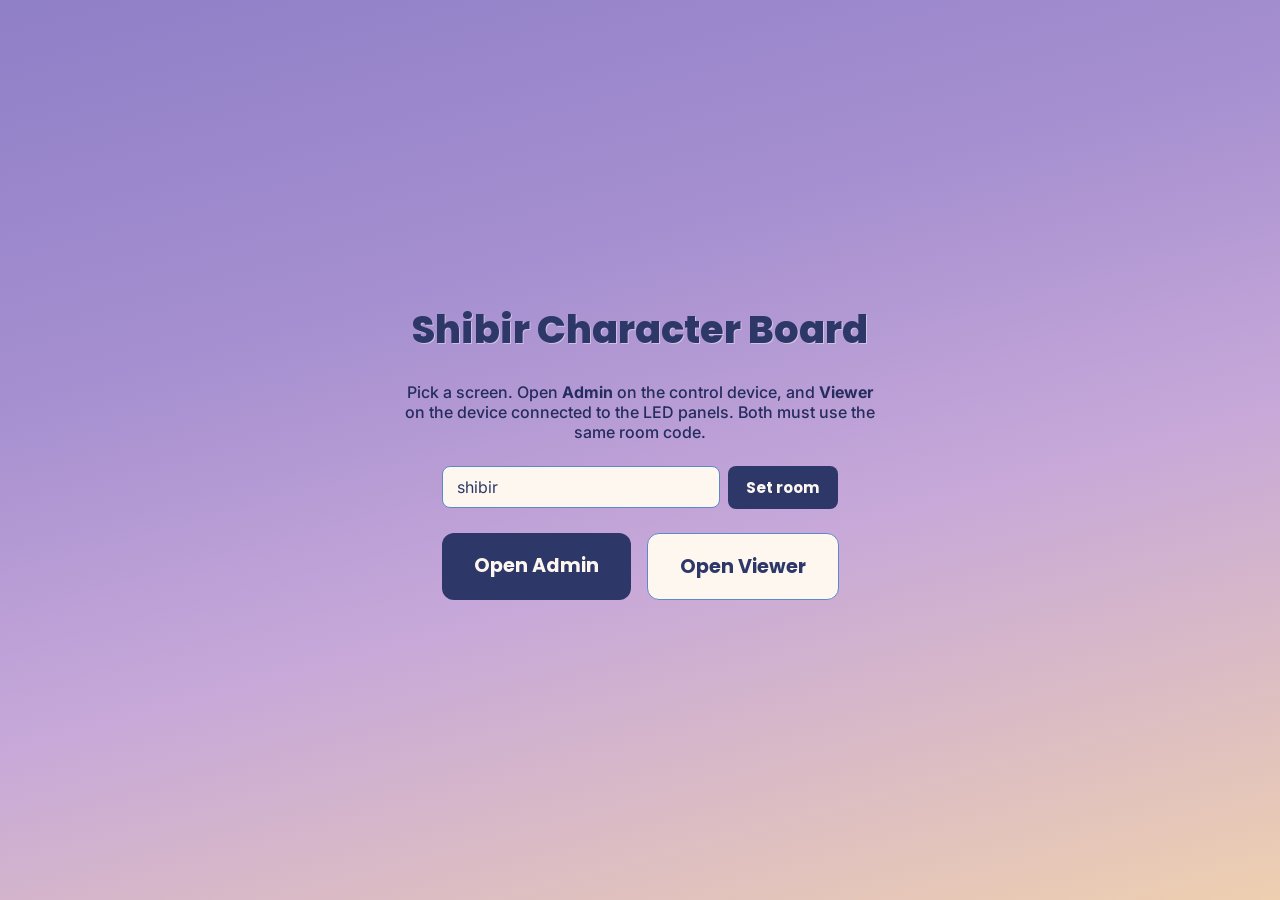
==== index.html @ 2f7f311f "Initial commit: Shibir character reveal board Jeopardy-style admin/viewer dashboard for the Shibir c" ====
<!doctype html>
<html lang="en">
<head>
  <meta charset="UTF-8" />
  <meta name="viewport" content="width=device-width, initial-scale=1.0" />
  <title>Shibir Character Board</title>
  <link rel="preconnect" href="https://fonts.googleapis.com">
  <link href="https://fonts.googleapis.com/css2?family=Poppins:wght@600;700;800&family=Inter:wght@400;500;600&family=Pacifico&display=swap" rel="stylesheet">
  <link rel="stylesheet" href="assets/style.css" />
</head>
<body>
  <div class="landing">
    <h1>Shibir Character Board</h1>
    <p>Pick a screen. Open <strong>Admin</strong> on the control device, and <strong>Viewer</strong> on the device connected to the LED panels. Both must use the same room code.</p>

    <div class="room-row">
      <input id="roomInput" type="text" placeholder="room code" />
      <button class="btn" id="saveRoom">Set room</button>
    </div>

    <div class="landing-links">
      <a class="big-link" id="adminLink" href="admin.html">Open Admin</a>
      <a class="big-link secondary" id="viewerLink" href="viewer.html">Open Viewer</a>
    </div>
  </div>

  <img class="corner-logo" src="assets/logo.png" alt="" onerror="this.style.display='none'" />

  <script src="assets/firebase-config.js"></script>
  <script>
    const input = document.getElementById('roomInput');
    const adminLink = document.getElementById('adminLink');
    const viewerLink = document.getElementById('viewerLink');

    function currentRoom() {
      return localStorage.getItem('shibir_room') || DEFAULT_ROOM_CODE;
    }

    function refreshLinks() {
      const room = input.value.trim() || currentRoom();
      adminLink.href = 'admin.html?room=' + encodeURIComponent(room);
      viewerLink.href = 'viewer.html?room=' + encodeURIComponent(room);
    }

    input.value = currentRoom();
    refreshLinks();
    input.addEventListener('input', refreshLinks);

    document.getElementById('saveRoom').addEventListener('click', () => {
      const room = input.value.trim() || DEFAULT_ROOM_CODE;
      localStorage.setItem('shibir_room', room);
      refreshLinks();
    });
  </script>
</body>
</html>
---- assets/style.css ----
:root {
  --grad-1: #8f7fc7;
  --grad-2: #a58fd0;
  --grad-3: #c7a8d9;
  --grad-4: #eecfb0;
  --navy-1: #2d3868;
  --navy-2: #252c5e;
  --navy-3: #1c2450;
  --title-blue: #8fb3e8;
  --title-script-gold: #f3c992;
  --gold: #f4c46a;
  --coral: #df8a5c;
  --coral-hover: #e9a679;
  --coral-dark: #b5601f;
  --coral-darker: #8a460f;
  --cream: #fdf7ef;
  --quote-text: #4a4276;
  --ok: #34d399;
  --bad: #f0475f;

  --tile-1-bg: #a9c6ef; --tile-1-text: #1c2450; --tile-1-border: #5f88c9;
  --tile-2-bg: #eda671; --tile-2-text: #5c2c0f; --tile-2-border: #c9713a;
  --tile-3-bg: #f6e2b0; --tile-3-text: #6b4d12; --tile-3-border: #d1a83e;
  --tile-4-bg: #c9a8dd; --tile-4-text: #3a1f52; --tile-4-border: #9d6fbb;

  font-family: 'Inter', system-ui, -apple-system, sans-serif;
}

* { box-sizing: border-box; }

html, body {
  margin: 0;
  height: 100%;
  overflow: hidden;
  background: var(--grad-1);
  color: var(--navy-1);
}

a { color: var(--coral); }
a:hover { color: var(--coral-hover); }

/* ---------------- Landing page ---------------- */

.landing {
  height: 100vh;
  display: flex;
  flex-direction: column;
  align-items: center;
  justify-content: center;
  gap: 24px;
  text-align: center;
  padding: 24px;
  background: linear-gradient(165deg, var(--grad-1) 0%, var(--grad-2) 32%, var(--grad-3) 60%, var(--grad-4) 100%);
}

.landing h1 {
  font-family: 'Poppins', sans-serif;
  font-weight: 800;
  font-size: 2.4rem;
  margin: 0;
  color: var(--navy-1);
  text-shadow: 1px 1px 0 rgba(255,255,255,0.4);
}
.landing p { color: var(--navy-2); max-width: 480px; margin: 0; font-weight: 500; }

.room-row {
  display: flex;
  gap: 8px;
  align-items: center;
}

.room-row input {
  background: var(--cream);
  border: 1px solid var(--tile-1-border);
  color: var(--navy-1);
  padding: 10px 14px;
  border-radius: 8px;
  font-size: 1rem;
  font-family: 'Inter', sans-serif;
}

.landing-links {
  display: flex;
  gap: 16px;
}

.big-link {
  padding: 18px 32px;
  border-radius: 12px;
  text-decoration: none;
  font-size: 1.2rem;
  font-family: 'Poppins', sans-serif;
  font-weight: 700;
  color: var(--cream);
  background: var(--navy-1);
  transition: transform 0.15s ease;
}
.big-link:hover { transform: translateY(-2px); }
.big-link.secondary {
  background: var(--cream);
  color: var(--navy-1);
  border: 1px solid var(--tile-1-border);
}

.btn {
  border: none;
  border-radius: 8px;
  padding: 10px 18px;
  font-family: 'Poppins', sans-serif;
  font-size: 0.95rem;
  font-weight: 700;
  cursor: pointer;
  color: var(--cream);
  background: var(--navy-1);
}
.btn:hover { background: var(--navy-2); }

/* ---------------- Connection badge / corner logo (real viewport, not scaled) ---------------- */

.conn-badge {
  position: fixed;
  top: 12px;
  right: 12px;
  display: flex;
  align-items: center;
  gap: 6px;
  font-size: 0.8rem;
  font-family: 'Inter', sans-serif;
  color: var(--cream);
  background: rgba(28,36,80,0.55);
  padding: 6px 10px;
  border-radius: 999px;
  z-index: 100;
}
.conn-dot {
  width: 8px; height: 8px;
  border-radius: 50%;
  background: var(--bad);
}
.conn-dot.connected { background: var(--ok); }

.admin-hint {
  position: fixed;
  top: 12px;
  left: 12px;
  font-size: 0.75rem;
  font-family: 'Inter', sans-serif;
  color: var(--cream);
  background: rgba(28,36,80,0.55);
  padding: 6px 12px;
  border-radius: 999px;
  z-index: 100;
}

.corner-logo {
  position: fixed;
  right: 20px;
  bottom: 20px;
  max-width: 170px;
  max-height: 170px;
  width: auto;
  height: auto;
  filter: drop-shadow(0 8px 24px rgba(0,0,0,0.35));
  pointer-events: none;
  z-index: 40;
}
@media (max-width: 900px) {
  .corner-logo { max-width: 100px; max-height: 100px; right: 12px; bottom: 12px; }
}

/* ---------------- Stage (fixed 1920x1080 canvas, scaled to fit) ---------------- */

.stage {
  width: 100vw;
  height: 100vh;
  overflow: hidden;
  background: linear-gradient(165deg, var(--grad-1) 0%, var(--grad-2) 32%, var(--grad-3) 60%, var(--grad-4) 100%);
  display: flex;
  align-items: center;
  justify-content: center;
  font-family: 'Inter', sans-serif;
}

.canvas {
  width: 1920px;
  height: 1080px;
  flex: none;
  transform-origin: center center;
  position: relative;
  background: linear-gradient(165deg, var(--grad-1) 0%, var(--grad-2) 32%, var(--grad-3) 60%, var(--grad-4) 100%);
  overflow: hidden;
  display: flex;
  flex-direction: column;
  align-items: center;
  padding: 4px 90px 60px;
}

.dot {
  position: absolute;
  border-radius: 50%;
}

.board-header {
  text-align: center;
  margin-bottom: 30px;
  position: relative;
  z-index: 1;
}

.title-main {
  font-family: 'Poppins', sans-serif;
  font-weight: 800;
  font-size: 80px;
  letter-spacing: 2px;
  color: var(--title-blue);
  text-shadow: 2px 2px 0 var(--navy-1), 4px 4px 0 var(--navy-3), -2px -2px 0 var(--navy-1);
  line-height: 1;
}

.title-script {
  font-family: 'Pacifico', cursive;
  font-weight: 400;
  font-size: 64px;
  color: var(--title-script-gold);
  text-shadow: 2px 2px 0 var(--coral-dark), 3px 3px 0 var(--coral-darker);
  margin-top: -14px;
  transform: rotate(-3deg);
}

.subtitle-row {
  display: flex;
  align-items: center;
  justify-content: center;
  gap: 10px;
  margin-top: 16px;
}
.gold-dot {
  width: 6px;
  height: 6px;
  border-radius: 50%;
  background: var(--gold);
  display: inline-block;
}
.subtitle-text {
  font-weight: 600;
  font-style: italic;
  font-size: 20px;
  color: var(--navy-1);
  letter-spacing: 0.3px;
}

.name-cloud {
  display: flex;
  flex-wrap: wrap;
  align-content: center;
  justify-content: center;
  gap: 2px 14px;
  width: 100%;
  flex: 1;
  position: relative;
  z-index: 1;
  padding: 10px 20px;
  margin-top: 48px;
}

.name-tag {
  font-family: 'Poppins', sans-serif;
  font-weight: 800;
  font-size: 44px;
  line-height: 1.08;
  white-space: nowrap;
  user-select: none;
  transition: all 0.35s ease;
  text-shadow: 1px 1px 0 var(--navy-3), 2px 2px 0 var(--navy-3), -1px -1px 0 var(--navy-3), 1px -1px 0 var(--navy-3), -1px 1px 0 var(--navy-3);
}

.name-tag-v1 { color: var(--tile-1-border); }
.name-tag-v2 { color: var(--tile-2-border); }
.name-tag-v3 { color: var(--title-script-gold); }
.name-tag-v4 { color: var(--tile-4-border); }

.name-tag.is-dim { opacity: 0.2; }

.name-tag.is-selected {
  color: var(--navy-1) !important;
  transform: scale(1.12);
  text-shadow: 0 6px 18px rgba(45,56,104,0.35);
}

/* ---------------- Reveal overlay ---------------- */

.reveal-overlay {
  position: absolute;
  inset: 0;
  background: rgba(30,22,60,0.7);
  backdrop-filter: blur(3px);
  display: flex;
  align-items: center;
  justify-content: center;
  z-index: 15;
  opacity: 0;
  pointer-events: none;
  transition: opacity 0.3s ease;
}
.reveal-overlay.visible {
  opacity: 1;
  pointer-events: auto;
}

.reveal-card {
  width: 1080px;
  max-width: 88%;
  background: var(--cream);
  border-radius: 28px;
  padding: 70px 80px;
  text-align: center;
  box-shadow: 0 30px 90px rgba(0,0,0,0.4);
  position: relative;
}

.reveal-epic {
  display: inline-block;
  padding: 7px 22px;
  border-radius: 999px;
  background: rgba(45,56,104,0.08);
  border: 1px solid rgba(45,56,104,0.25);
  color: var(--navy-1);
  font-weight: 600;
  font-size: 15px;
  letter-spacing: 1.5px;
  text-transform: uppercase;
  margin-bottom: 26px;
}

.reveal-name {
  font-family: 'Poppins', sans-serif;
  font-weight: 800;
  font-size: 54px;
  color: var(--navy-1);
  margin-bottom: 30px;
}

.reveal-quotemark {
  font-family: 'Poppins', sans-serif;
  font-weight: 700;
  font-size: 46px;
  color: var(--coral);
  line-height: 0.4;
}
.reveal-quotemark-open { margin-bottom: 10px; }
.reveal-quotemark-close {
  margin-top: 20px;
  display: inline-block;
  transform: scaleX(-1);
}

.reveal-quote {
  font-family: 'Inter', sans-serif;
  font-weight: 500;
  font-style: italic;
  font-size: 29px;
  line-height: 1.55;
  color: var(--quote-text);
}
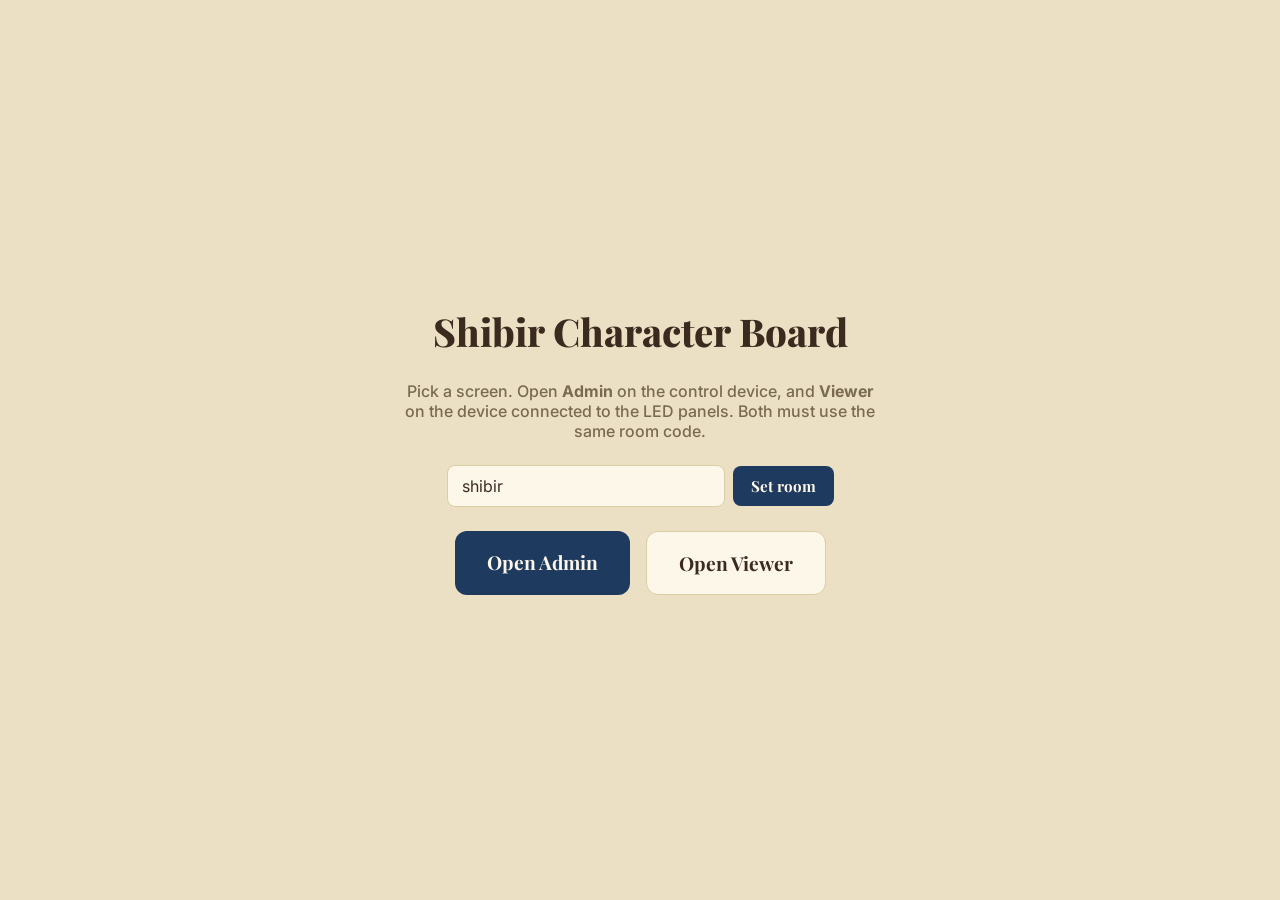
==== commit b4fdbbf0: "Rework theme as an aged history-textbook look Replaces the maroon/neon palette with a warm parchment" ====
--- a/index.html
+++ b/index.html
@@ -5,7 +5,7 @@
   <meta name="viewport" content="width=device-width, initial-scale=1.0" />
   <title>Shibir Character Board</title>
   <link rel="preconnect" href="https://fonts.googleapis.com">
-  <link href="https://fonts.googleapis.com/css2?family=Poppins:wght@600;700;800&family=Inter:wght@400;500;600&family=Pacifico&display=swap" rel="stylesheet">
+  <link href="https://fonts.googleapis.com/css2?family=Playfair+Display:wght@700;800;900&family=Inter:wght@400;500;600;700&display=swap" rel="stylesheet">
   <link rel="stylesheet" href="assets/style.css" />
 </head>
 <body>
--- a/assets/style.css
+++ b/assets/style.css
@@ -1,27 +1,27 @@
+/* ============================================================================
+   THEME — old history-textbook / encyclopedia look: warm aged-parchment
+   background, muted ink-like jewel tones (navy, burgundy, forest green,
+   ochre) instead of neon, a serif display face for that classic printed-page
+   feel, and a "highlighter" effect on the selected name — like marking an
+   important passage in a textbook.
+   ============================================================================ */
+
 :root {
-  --grad-1: #8f7fc7;
-  --grad-2: #a58fd0;
-  --grad-3: #c7a8d9;
-  --grad-4: #eecfb0;
-  --navy-1: #2d3868;
-  --navy-2: #252c5e;
-  --navy-3: #1c2450;
-  --title-blue: #8fb3e8;
-  --title-script-gold: #f3c992;
-  --gold: #f4c46a;
-  --coral: #df8a5c;
-  --coral-hover: #e9a679;
-  --coral-dark: #b5601f;
-  --coral-darker: #8a460f;
-  --cream: #fdf7ef;
-  --quote-text: #4a4276;
-  --ok: #34d399;
-  --bad: #f0475f;
-
-  --tile-1-bg: #a9c6ef; --tile-1-text: #1c2450; --tile-1-border: #5f88c9;
-  --tile-2-bg: #eda671; --tile-2-text: #5c2c0f; --tile-2-border: #c9713a;
-  --tile-3-bg: #f6e2b0; --tile-3-text: #6b4d12; --tile-3-border: #d1a83e;
-  --tile-4-bg: #c9a8dd; --tile-4-text: #3a1f52; --tile-4-border: #9d6fbb;
+  --paper: #ece0c4;
+  --paper-dark: #ddcda4;
+  --ink: #3b2b1f;
+  --ink-dim: #7a6a52;
+  --highlight: #d9a521;
+  --cream: #fdf7ea;
+  --quote-text: #4a3826;
+  --ok: #2f7d4f;
+  --bad: #a13a2f;
+
+  /* Muted "old book" jewel tones — tuned to read on aged parchment. */
+  --name-1: #1f3a5f; /* ink navy */
+  --name-2: #7a2331; /* deep burgundy */
+  --name-3: #355e3b; /* forest green */
+  --name-4: #a8722e; /* ochre / antique gold */
 
   font-family: 'Inter', system-ui, -apple-system, sans-serif;
 }
@@ -32,12 +32,12 @@
   margin: 0;
   height: 100%;
   overflow: hidden;
-  background: var(--grad-1);
-  color: var(--navy-1);
-}
-
-a { color: var(--coral); }
-a:hover { color: var(--coral-hover); }
+  background: var(--paper);
+  color: var(--ink);
+}
+
+a { color: var(--name-2); }
+a:hover { color: var(--name-4); }
 
 /* ---------------- Landing page ---------------- */
 
@@ -50,18 +50,17 @@
   gap: 24px;
   text-align: center;
   padding: 24px;
-  background: linear-gradient(165deg, var(--grad-1) 0%, var(--grad-2) 32%, var(--grad-3) 60%, var(--grad-4) 100%);
+  background: var(--paper);
 }
 
 .landing h1 {
-  font-family: 'Poppins', sans-serif;
+  font-family: 'Playfair Display', serif;
   font-weight: 800;
   font-size: 2.4rem;
   margin: 0;
-  color: var(--navy-1);
-  text-shadow: 1px 1px 0 rgba(255,255,255,0.4);
-}
-.landing p { color: var(--navy-2); max-width: 480px; margin: 0; font-weight: 500; }
+  color: var(--ink);
+}
+.landing p { color: var(--ink-dim); max-width: 480px; margin: 0; font-weight: 500; }
 
 .room-row {
   display: flex;
@@ -71,8 +70,8 @@
 
 .room-row input {
   background: var(--cream);
-  border: 1px solid var(--tile-1-border);
-  color: var(--navy-1);
+  border: 1px solid var(--paper-dark);
+  color: var(--ink);
   padding: 10px 14px;
   border-radius: 8px;
   font-size: 1rem;
@@ -89,31 +88,31 @@
   border-radius: 12px;
   text-decoration: none;
   font-size: 1.2rem;
-  font-family: 'Poppins', sans-serif;
+  font-family: 'Playfair Display', serif;
   font-weight: 700;
   color: var(--cream);
-  background: var(--navy-1);
+  background: var(--name-1);
   transition: transform 0.15s ease;
 }
 .big-link:hover { transform: translateY(-2px); }
 .big-link.secondary {
   background: var(--cream);
-  color: var(--navy-1);
-  border: 1px solid var(--tile-1-border);
+  color: var(--ink);
+  border: 1px solid var(--paper-dark);
 }
 
 .btn {
   border: none;
   border-radius: 8px;
   padding: 10px 18px;
-  font-family: 'Poppins', sans-serif;
+  font-family: 'Playfair Display', serif;
   font-size: 0.95rem;
   font-weight: 700;
   cursor: pointer;
   color: var(--cream);
-  background: var(--navy-1);
-}
-.btn:hover { background: var(--navy-2); }
+  background: var(--name-1);
+}
+.btn:hover { background: #2a4d7a; }
 
 /* ---------------- Connection badge / corner logo (real viewport, not scaled) ---------------- */
 
@@ -127,7 +126,7 @@
   font-size: 0.8rem;
   font-family: 'Inter', sans-serif;
   color: var(--cream);
-  background: rgba(28,36,80,0.55);
+  background: rgba(59,43,31,0.75);
   padding: 6px 10px;
   border-radius: 999px;
   z-index: 100;
@@ -146,7 +145,7 @@
   font-size: 0.75rem;
   font-family: 'Inter', sans-serif;
   color: var(--cream);
-  background: rgba(28,36,80,0.55);
+  background: rgba(59,43,31,0.75);
   padding: 6px 12px;
   border-radius: 999px;
   z-index: 100;
@@ -174,7 +173,7 @@
   width: 100vw;
   height: 100vh;
   overflow: hidden;
-  background: linear-gradient(165deg, var(--grad-1) 0%, var(--grad-2) 32%, var(--grad-3) 60%, var(--grad-4) 100%);
+  background: var(--paper);
   display: flex;
   align-items: center;
   justify-content: center;
@@ -187,12 +186,12 @@
   flex: none;
   transform-origin: center center;
   position: relative;
-  background: linear-gradient(165deg, var(--grad-1) 0%, var(--grad-2) 32%, var(--grad-3) 60%, var(--grad-4) 100%);
+  background: var(--paper);
   overflow: hidden;
   display: flex;
   flex-direction: column;
   align-items: center;
-  padding: 4px 90px 60px;
+  padding: 4px 16px 16px;
 }
 
 .dot {
@@ -200,91 +199,42 @@
   border-radius: 50%;
 }
 
-.board-header {
-  text-align: center;
-  margin-bottom: 30px;
-  position: relative;
-  z-index: 1;
-}
-
-.title-main {
-  font-family: 'Poppins', sans-serif;
-  font-weight: 800;
-  font-size: 80px;
-  letter-spacing: 2px;
-  color: var(--title-blue);
-  text-shadow: 2px 2px 0 var(--navy-1), 4px 4px 0 var(--navy-3), -2px -2px 0 var(--navy-1);
-  line-height: 1;
-}
-
-.title-script {
-  font-family: 'Pacifico', cursive;
-  font-weight: 400;
-  font-size: 64px;
-  color: var(--title-script-gold);
-  text-shadow: 2px 2px 0 var(--coral-dark), 3px 3px 0 var(--coral-darker);
-  margin-top: -14px;
-  transform: rotate(-3deg);
-}
-
-.subtitle-row {
-  display: flex;
-  align-items: center;
-  justify-content: center;
-  gap: 10px;
-  margin-top: 16px;
-}
-.gold-dot {
-  width: 6px;
-  height: 6px;
-  border-radius: 50%;
-  background: var(--gold);
-  display: inline-block;
-}
-.subtitle-text {
-  font-weight: 600;
-  font-style: italic;
-  font-size: 20px;
-  color: var(--navy-1);
-  letter-spacing: 0.3px;
-}
-
 .name-cloud {
   display: flex;
   flex-wrap: wrap;
   align-content: center;
   justify-content: center;
-  gap: 2px 14px;
+  gap: 10px 18px;
   width: 100%;
   flex: 1;
   position: relative;
   z-index: 1;
-  padding: 10px 20px;
-  margin-top: 48px;
+  padding: 4px;
 }
 
 .name-tag {
-  font-family: 'Poppins', sans-serif;
+  font-family: 'Playfair Display', serif;
   font-weight: 800;
-  font-size: 44px;
-  line-height: 1.08;
+  font-size: 54px;
+  line-height: 1.1;
   white-space: nowrap;
   user-select: none;
   transition: all 0.35s ease;
-  text-shadow: 1px 1px 0 var(--navy-3), 2px 2px 0 var(--navy-3), -1px -1px 0 var(--navy-3), 1px -1px 0 var(--navy-3), -1px 1px 0 var(--navy-3);
-}
-
-.name-tag-v1 { color: var(--tile-1-border); }
-.name-tag-v2 { color: var(--tile-2-border); }
-.name-tag-v3 { color: var(--title-script-gold); }
-.name-tag-v4 { color: var(--tile-4-border); }
-
-.name-tag.is-dim { opacity: 0.2; }
+}
+
+.name-tag-v1 { color: var(--name-1); }
+.name-tag-v2 { color: var(--name-2); }
+.name-tag-v3 { color: var(--name-3); }
+.name-tag-v4 { color: var(--name-4); }
+
+.name-tag.is-dim { opacity: 0.25; }
 
 .name-tag.is-selected {
-  color: var(--navy-1) !important;
+  color: var(--ink) !important;
+  background: var(--highlight);
+  box-shadow: 0 0 0 10px var(--highlight);
+  border-radius: 3px;
   transform: scale(1.12);
-  text-shadow: 0 6px 18px rgba(45,56,104,0.35);
 }
 
 /* ---------------- Reveal overlay ---------------- */
@@ -292,7 +242,7 @@
 .reveal-overlay {
   position: absolute;
   inset: 0;
-  background: rgba(30,22,60,0.7);
+  background: rgba(30,20,10,0.75);
   backdrop-filter: blur(3px);
   display: flex;
   align-items: center;
@@ -311,10 +261,11 @@
   width: 1080px;
   max-width: 88%;
   background: var(--cream);
-  border-radius: 28px;
+  border: 1px solid var(--paper-dark);
+  border-radius: 12px;
   padding: 70px 80px;
   text-align: center;
-  box-shadow: 0 30px 90px rgba(0,0,0,0.4);
+  box-shadow: 0 30px 90px rgba(0,0,0,0.45);
   position: relative;
 }
 
@@ -322,9 +273,9 @@
   display: inline-block;
   padding: 7px 22px;
   border-radius: 999px;
-  background: rgba(45,56,104,0.08);
-  border: 1px solid rgba(45,56,104,0.25);
-  color: var(--navy-1);
+  background: rgba(59,43,31,0.08);
+  border: 1px solid rgba(59,43,31,0.25);
+  color: var(--ink);
   font-weight: 600;
   font-size: 15px;
   letter-spacing: 1.5px;
@@ -333,18 +284,18 @@
 }
 
 .reveal-name {
-  font-family: 'Poppins', sans-serif;
+  font-family: 'Playfair Display', serif;
   font-weight: 800;
   font-size: 54px;
-  color: var(--navy-1);
+  color: var(--ink);
   margin-bottom: 30px;
 }
 
 .reveal-quotemark {
-  font-family: 'Poppins', sans-serif;
+  font-family: 'Playfair Display', serif;
   font-weight: 700;
   font-size: 46px;
-  color: var(--coral);
+  color: var(--name-2);
   line-height: 0.4;
 }
 .reveal-quotemark-open { margin-bottom: 10px; }
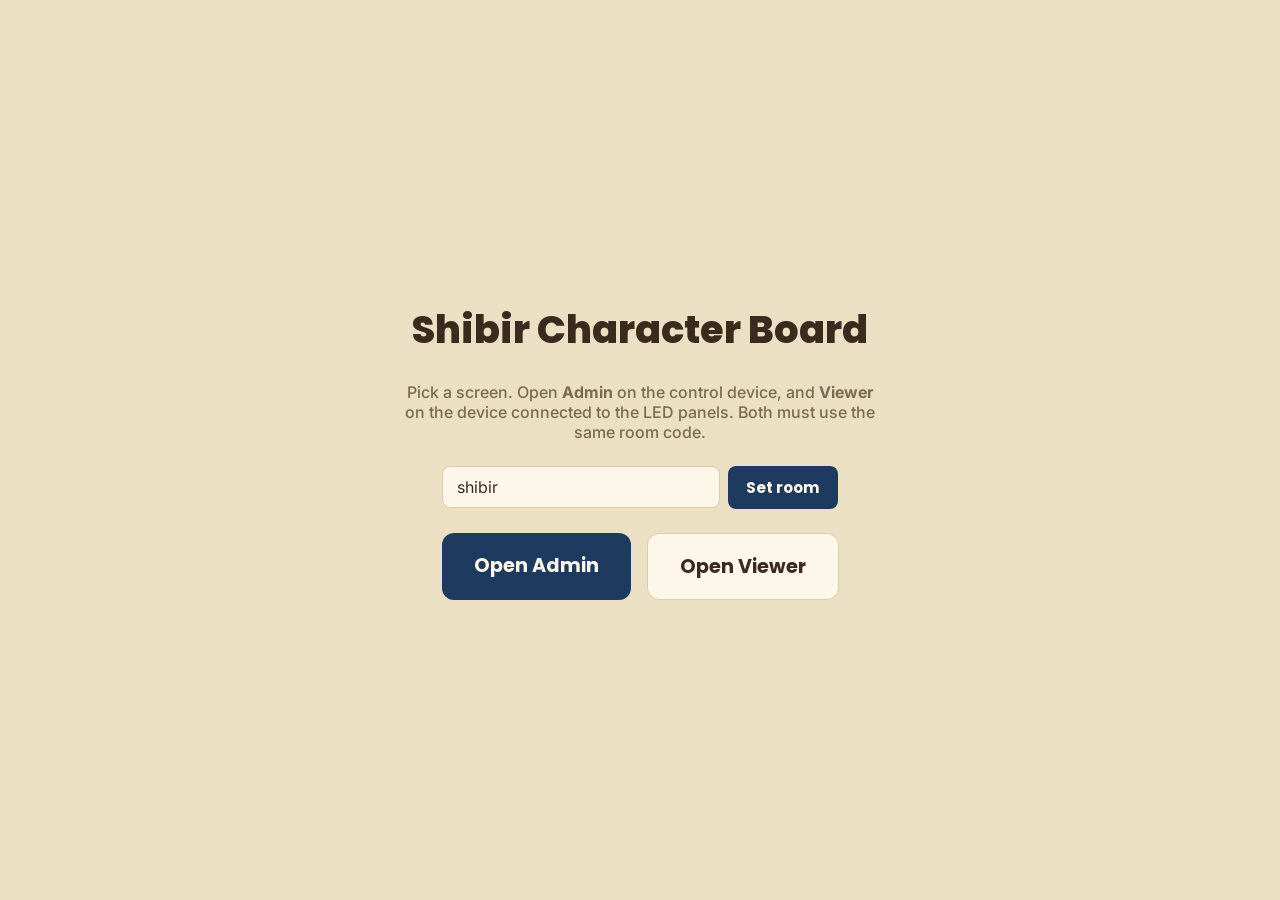
==== commit 572cc590: "Revert font from Playfair Display back to Poppins Keeps the parchment/ink-tone textbook theme and se" ====
--- a/index.html
+++ b/index.html
@@ -5,7 +5,7 @@
   <meta name="viewport" content="width=device-width, initial-scale=1.0" />
   <title>Shibir Character Board</title>
   <link rel="preconnect" href="https://fonts.googleapis.com">
-  <link href="https://fonts.googleapis.com/css2?family=Playfair+Display:wght@700;800;900&family=Inter:wght@400;500;600;700&display=swap" rel="stylesheet">
+  <link href="https://fonts.googleapis.com/css2?family=Poppins:wght@600;700;800&family=Inter:wght@400;500;600&display=swap" rel="stylesheet">
   <link rel="stylesheet" href="assets/style.css" />
 </head>
 <body>
--- a/assets/style.css
+++ b/assets/style.css
@@ -54,7 +54,7 @@
 }
 
 .landing h1 {
-  font-family: 'Playfair Display', serif;
+  font-family: 'Poppins', sans-serif;
   font-weight: 800;
   font-size: 2.4rem;
   margin: 0;
@@ -88,7 +88,7 @@
   border-radius: 12px;
   text-decoration: none;
   font-size: 1.2rem;
-  font-family: 'Playfair Display', serif;
+  font-family: 'Poppins', sans-serif;
   font-weight: 700;
   color: var(--cream);
   background: var(--name-1);
@@ -105,7 +105,7 @@
   border: none;
   border-radius: 8px;
   padding: 10px 18px;
-  font-family: 'Playfair Display', serif;
+  font-family: 'Poppins', sans-serif;
   font-size: 0.95rem;
   font-weight: 700;
   cursor: pointer;
@@ -204,7 +204,7 @@
   flex-wrap: wrap;
   align-content: center;
   justify-content: center;
-  gap: 10px 18px;
+  gap: 6px 10px;
   width: 100%;
   flex: 1;
   position: relative;
@@ -213,7 +213,7 @@
 }
 
 .name-tag {
-  font-family: 'Playfair Display', serif;
+  font-family: 'Poppins', sans-serif;
   font-weight: 800;
   font-size: 54px;
   line-height: 1.1;
@@ -228,6 +228,17 @@
 .name-tag-v4 { color: var(--name-4); }
 
 .name-tag.is-dim { opacity: 0.25; }
+
+.name-separator {
+  width: 8px;
+  height: 8px;
+  flex: none;
+  align-self: center;
+  border-radius: 50%;
+  background: var(--ink-dim);
+  transition: opacity 0.35s ease;
+}
+.name-separator.is-dim { opacity: 0.15; }
 
 .name-tag.is-selected {
   color: var(--ink) !important;
@@ -284,7 +295,7 @@
 }
 
 .reveal-name {
-  font-family: 'Playfair Display', serif;
+  font-family: 'Poppins', sans-serif;
   font-weight: 800;
   font-size: 54px;
   color: var(--ink);
@@ -292,7 +303,7 @@
 }
 
 .reveal-quotemark {
-  font-family: 'Playfair Display', serif;
+  font-family: 'Poppins', sans-serif;
   font-weight: 700;
   font-size: 46px;
   color: var(--name-2);
